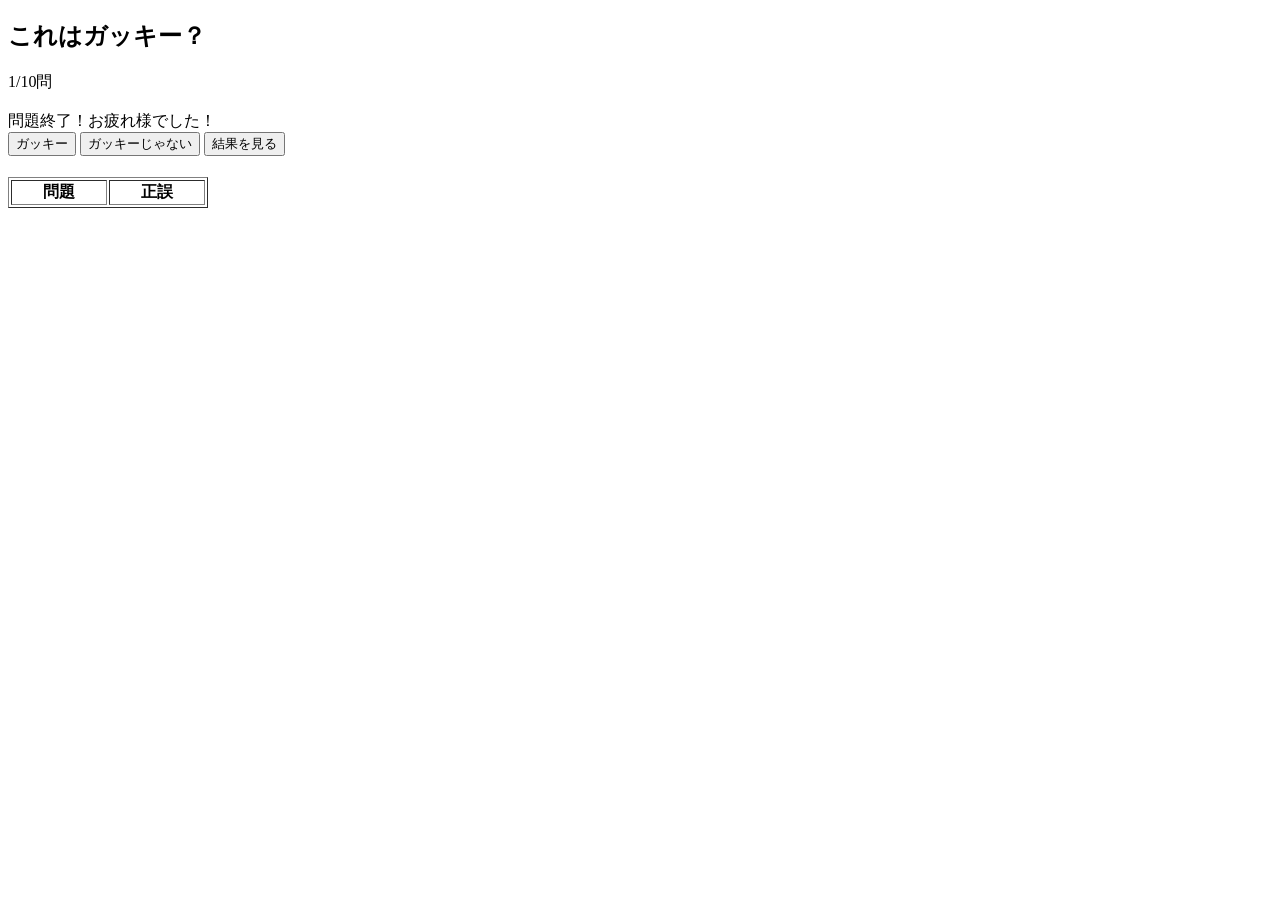
==== index.html @ 64f30a06 "Create index.html" ====
<!DOCTYPE html>
<html>
<head>
    <meta charset="UTF-8" />
    <meta name="viewport" content="width=device-width, initial-scale=1.0" />
    <link rel="stylesheet" href="style.css" />
    <title>ガッキーかガッキーじゃないかクイズ</title>

    <audio id="btn-audio">
        <source src="./btn-audio.mp3" type="audio/mp3">
    </audio>
</head>
<body>
    <div>
	<h2>これはガッキー？</h2>
    <div id="q-num">1/10問</div>
    <img
        id="image"
        src="./hamabe1.jpg"
        alt=""
        max-width="100%"
        height="autofocus"
      />
      <div>
        <div id="finishText">問題終了！お疲れ様でした！</div>
        <input type="button" class="btn" id="option-1" value="ガッキー">
        <input type="button" class="btn" id="option-2" value="ガッキーじゃない">
        <input type="button" class="btn" id="resultBtn" value="結果を見る">
      </div>
      <table border="1" id="table" width="200">
        　<tr>
        　　<th>問題</th>
        　　<th>正誤</th>
        　</tr>
      </table>
    </div>
 
	<script src="./main.js"></script>
</body>
</html>
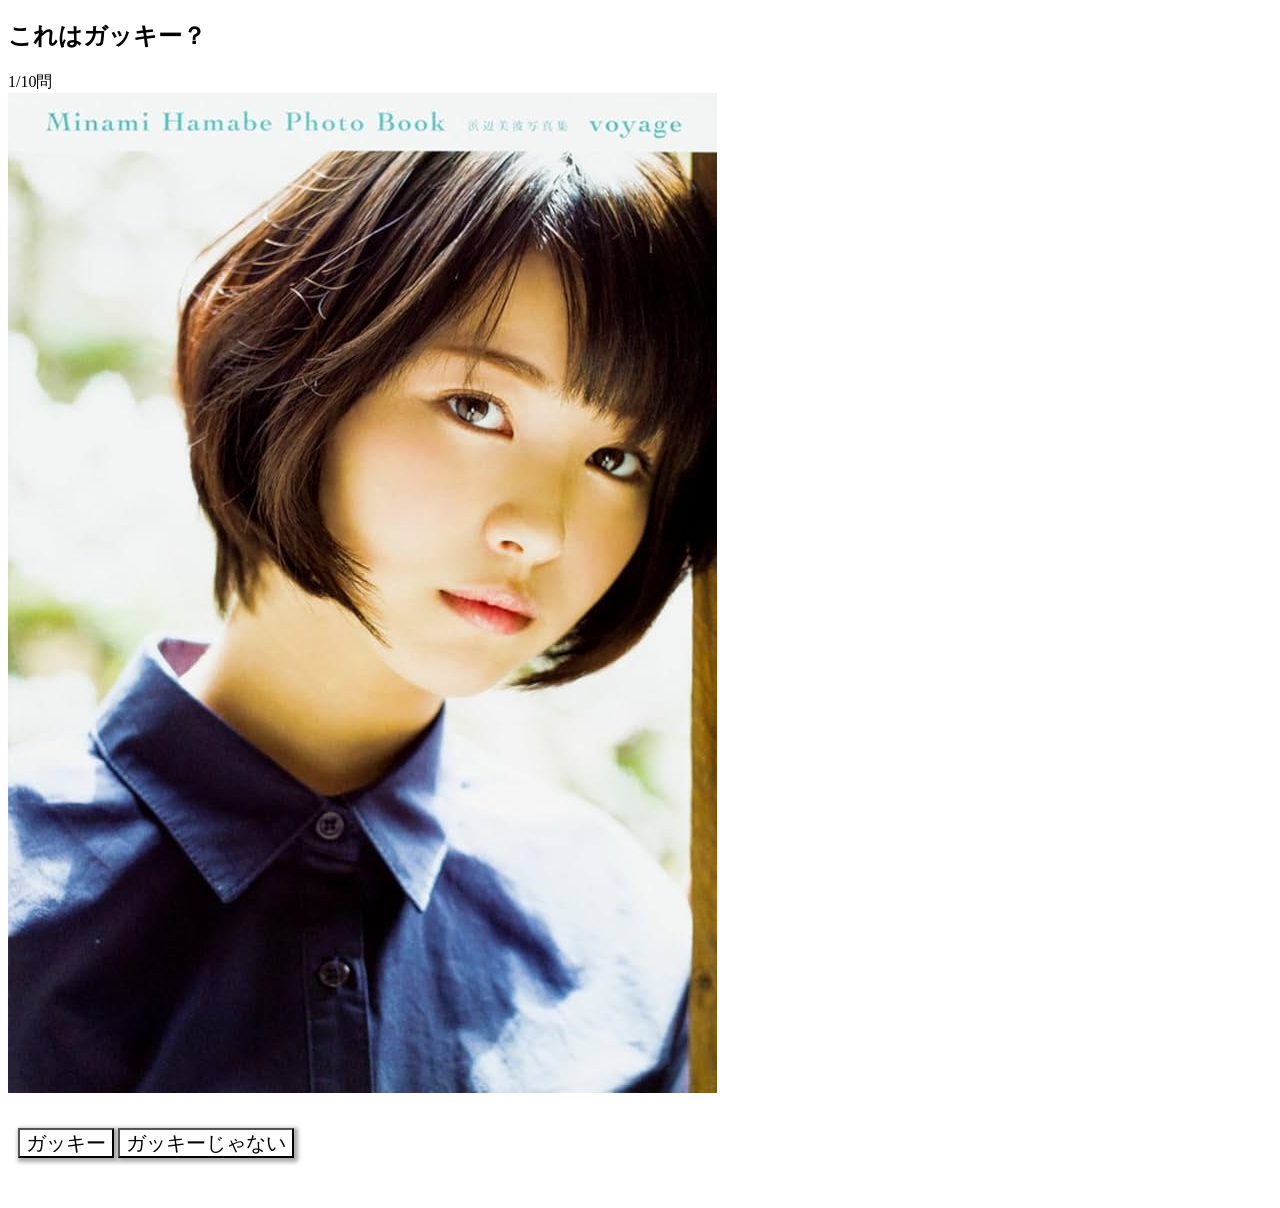
==== commit a54df8b9: "Update index.html" ====
--- a/index.html
+++ b/index.html
@@ -21,7 +21,7 @@
         max-width="100%"
         height="autofocus"
       />
-      <div>
+      <div class="center">
         <div id="finishText">問題終了！お疲れ様でした！</div>
         <input type="button" class="btn" id="option-1" value="ガッキー">
         <input type="button" class="btn" id="option-2" value="ガッキーじゃない">
--- a/style.css
+++ b/style.css
@@ -0,0 +1,68 @@
+@charset "utf-8";
+#table{
+    visibility: hidden;
+}
+
+.btn{
+    top:10px;
+    left:10px;
+    width:auto;
+    height:30px;
+    position:relative;
+    font-size:20px;
+    padding-top:0px;
+    box-shadow:2px 2px 4px 2px #aaaaaa;
+    background-color:#ffffff;
+}
+
+#finishText{
+    visibility: hidden;
+}
+
+#resultBtn{
+    font-size:25px;
+    height:40px;
+    display:none;
+}
+
+td{
+    text-align:center;
+}
+
+/* スマホ用のcss */
+@media screen and (max-width:480px){
+
+table{
+width:60vw;
+margin:0 auto;
+}
+    
+img{
+width:95vw;
+display:block;
+margin:auto;
+}    
+
+.center{
+text-align:center;
+}
+    
+.btn{
+top:10px;
+left:20px;
+width:auto;
+height:37px;
+position:relative;
+font-size:20px;
+padding-top:-20px;
+box-shadow:2px 2px 4px 2px #aaaaaa;
+background-color:#ffffff;
+margin:10px;
+}
+
+#resultBtn{
+    font-size:25px;
+    height:42px;
+}
+
+}
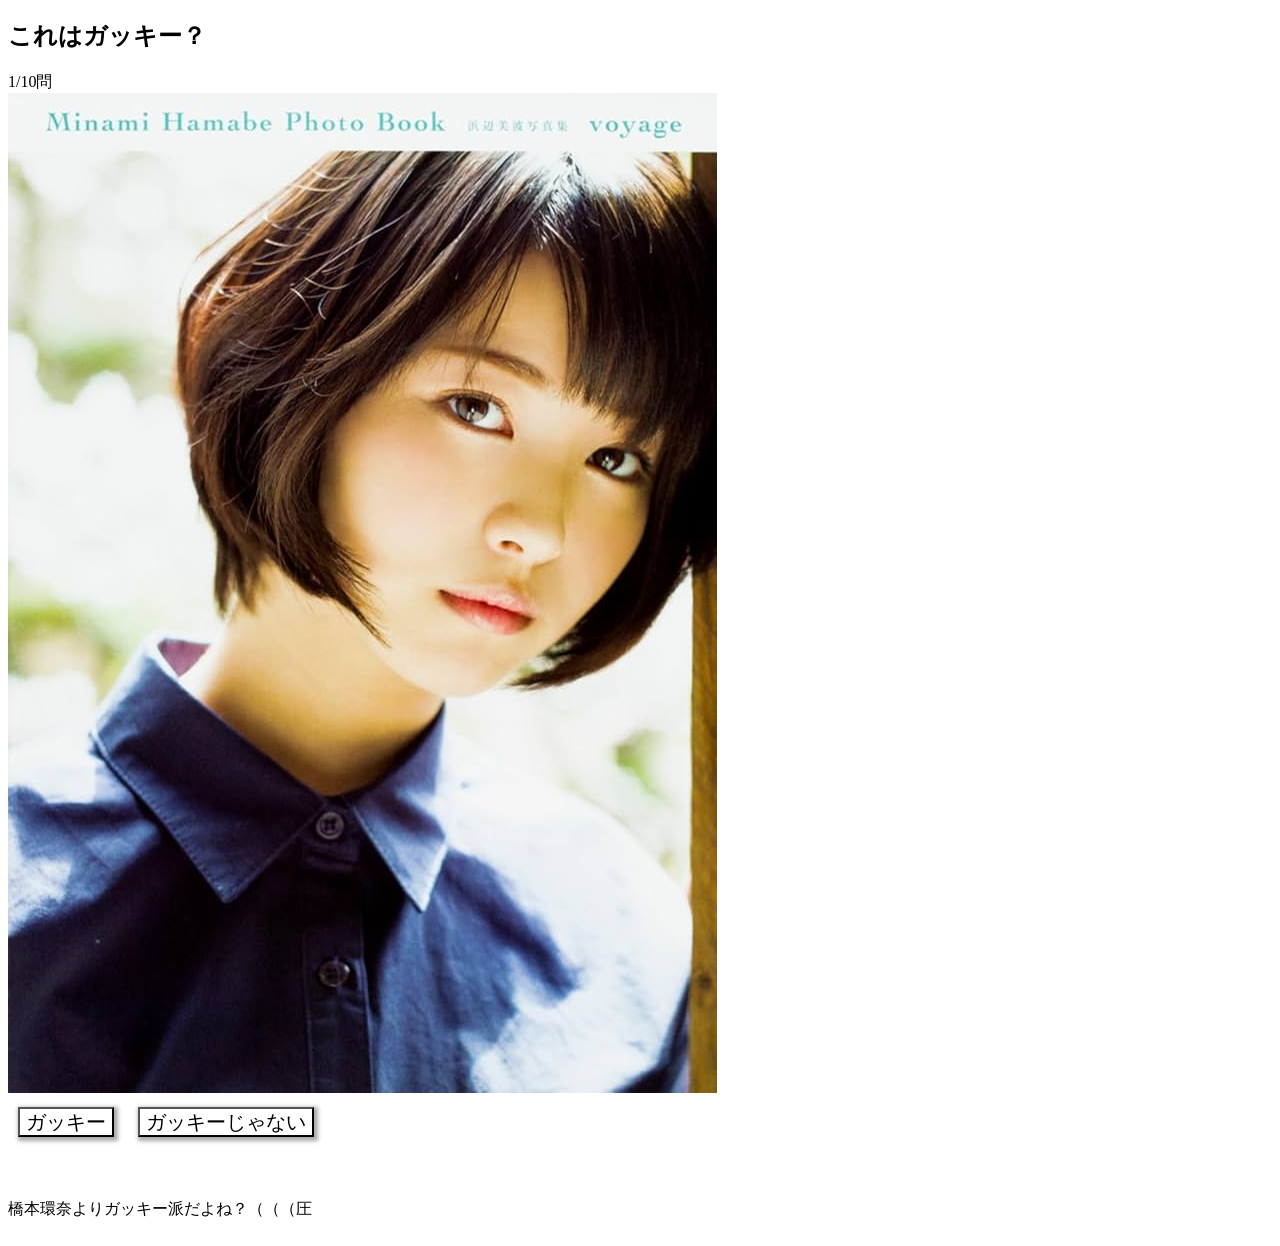
==== commit d8c66c36: "Update index.html" ====
--- a/index.html
+++ b/index.html
@@ -21,7 +21,7 @@
         max-width="100%"
         height="autofocus"
       />
-      <div class="center">
+      <div class="center" width="100vw">
         <div id="finishText">問題終了！お疲れ様でした！</div>
         <input type="button" class="btn" id="option-1" value="ガッキー">
         <input type="button" class="btn" id="option-2" value="ガッキーじゃない">
@@ -30,9 +30,18 @@
       <table border="1" id="table" width="200">
         　<tr>
         　　<th>問題</th>
+	   <th>あなたの回答</th>
         　　<th>正誤</th>
         　</tr>
       </table>
+	<div id="message">橋本環奈よりガッキー派だよね？（（（圧</div>
+      <img
+        id="image2"
+        src=""
+        alt=""
+        max-width="100%"
+        height="autofocus"
+        />
     </div>
  
 	<script src="./main.js"></script>
--- a/style.css
+++ b/style.css
@@ -4,8 +4,6 @@
 }
 
 .btn{
-    top:10px;
-    left:10px;
     width:auto;
     height:30px;
     position:relative;
@@ -13,10 +11,12 @@
     padding-top:0px;
     box-shadow:2px 2px 4px 2px #aaaaaa;
     background-color:#ffffff;
+    color:black;
+    margin:10px;
 }
 
 #finishText{
-    visibility: hidden;
+    display: none;
 }
 
 #resultBtn{
@@ -32,6 +32,12 @@
 /* スマホ用のcss */
 @media screen and (max-width:480px){
 
+#q-num{
+    padding-left:5%;
+    font-size:22px;
+    color:black;
+}
+
 table{
 width:60vw;
 margin:0 auto;
@@ -45,11 +51,11 @@
 
 .center{
 text-align:center;
+width:100vw;
 }
     
 .btn{
 top:10px;
-left:20px;
 width:auto;
 height:37px;
 position:relative;
@@ -57,7 +63,7 @@
 padding-top:-20px;
 box-shadow:2px 2px 4px 2px #aaaaaa;
 background-color:#ffffff;
-margin:10px;
+margin:5px;
 }
 
 #resultBtn{
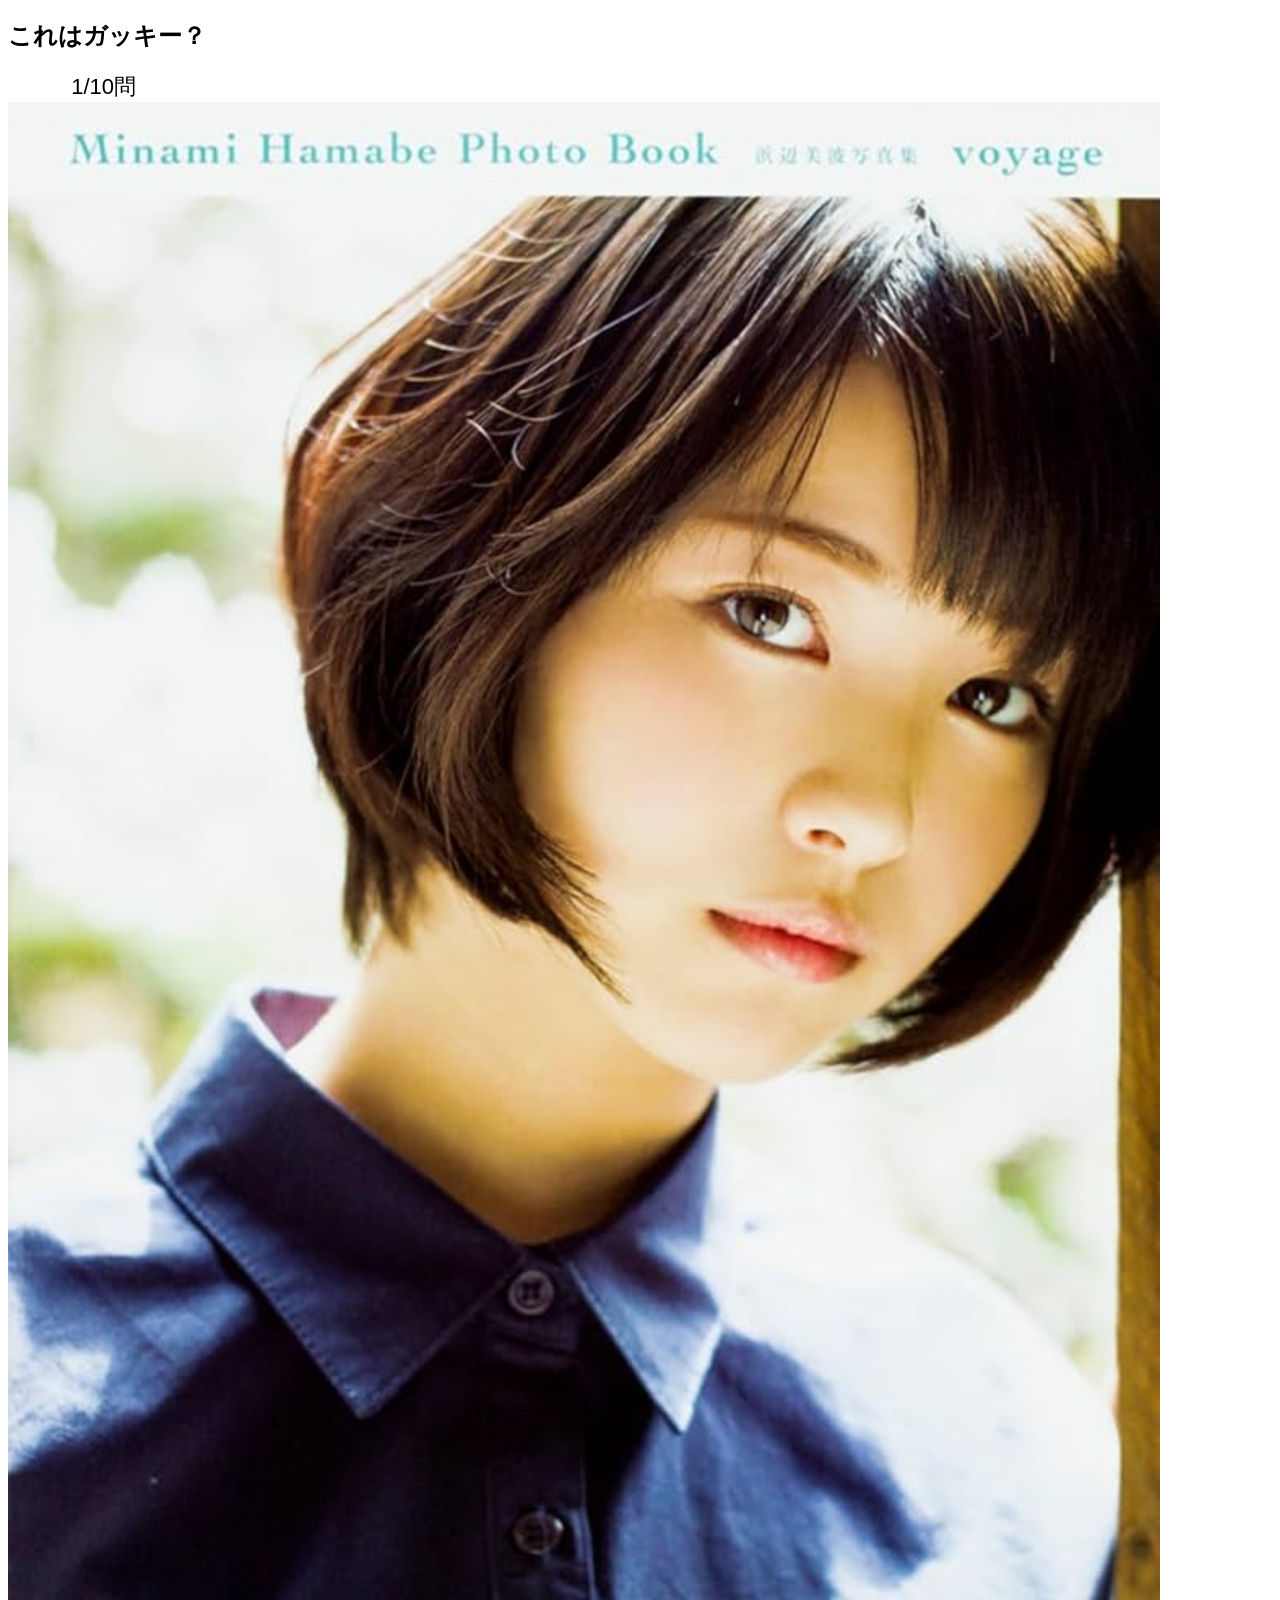
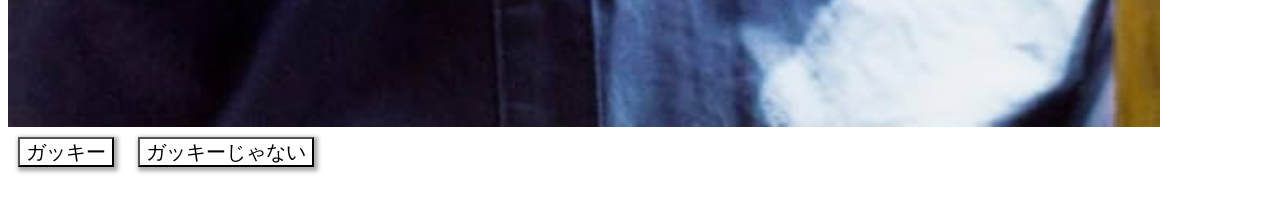
==== commit 14221cdc: "Update index.html" ====
--- a/index.html
+++ b/index.html
@@ -27,7 +27,7 @@
         <input type="button" class="btn" id="option-2" value="ガッキーじゃない">
         <input type="button" class="btn" id="resultBtn" value="結果を見る">
       </div>
-      <table border="1" id="table" width="200">
+      <table border="1" id="table">
         　<tr>
         　　<th>問題</th>
 	   <th>あなたの回答</th>
--- a/style.css
+++ b/style.css
@@ -1,6 +1,23 @@
 @charset "utf-8";
+
+h2{
+font-family:sans-serif;
+}
+
 #table{
-    visibility: hidden;
+    display:none;
+    width:60vw;
+    margin:0 auto;
+}
+
+#image{
+    display:block;
+    width:90vw;
+}
+
+#image2{
+    display: none;
+    width:90vw;
 }
 
 .btn{
@@ -13,6 +30,7 @@
     background-color:#ffffff;
     color:black;
     margin:10px;
+    font-family:sans-serif;
 }
 
 #finishText{
@@ -25,30 +43,47 @@
     display:none;
 }
 
+#message{
+display: none;
+}
+
+#q-num{
+    padding-left: 5%;
+    font-size:22px;
+    font-family:sans-serif;
+}
+
+th{
+    font-family:sans-serif; 
+    width: 1%;
+}
+
 td{
     text-align:center;
+    font-family:sans-serif;
 }
 
 /* スマホ用のcss */
 @media screen and (max-width:480px){
 
-#q-num{
-    padding-left:5%;
-    font-size:22px;
-    color:black;
+.center{
+    text-align: center;
 }
 
 table{
-width:60vw;
-margin:0 auto;
+    width:fit-content;
+    margin:0%;
+}
+    
+th,td{
+padding:2px 10px 2px 10px;
 }
     
 img{
 width:95vw;
-display:block;
 margin:auto;
 }    
-
+    
 .center{
 text-align:center;
 width:100vw;
